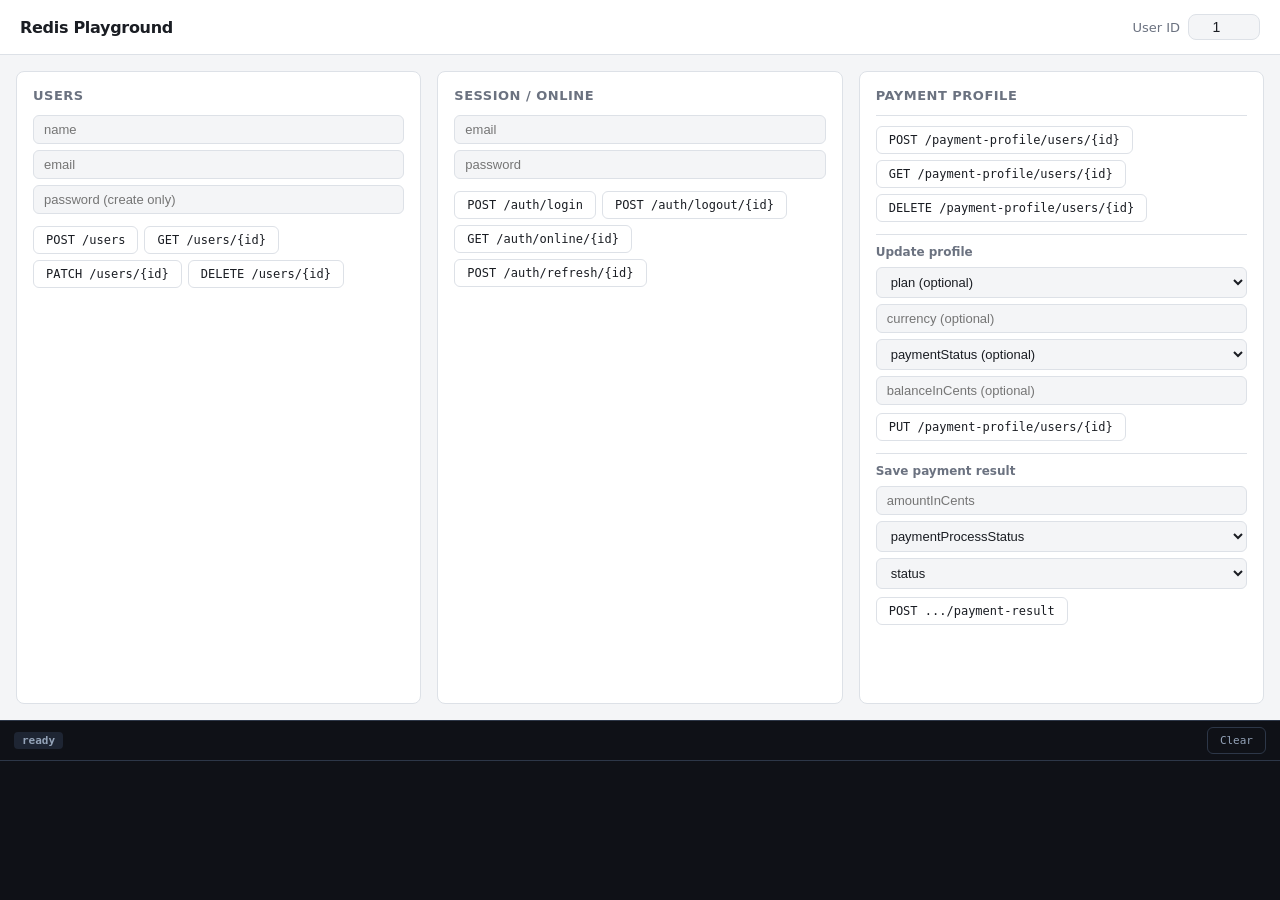
==== src/main/resources/static/index.html @ 14cda78f "Add static playground UI and CLAUDE.md" ====
<!DOCTYPE html>
<html lang="en">
<head>
  <meta charset="UTF-8">
  <title>Redis Playground</title>
  <link rel="stylesheet" href="style.css">
</head>
<body>

<header>
  <h1>Redis Playground</h1>
  <label class="global-id">User ID <input id="userId" type="number" value="1" min="1"></label>
</header>

<main>

  <!-- Users -->
  <section class="card">
    <h2>Users</h2>
    <div class="fields">
      <input id="user-name"     placeholder="name">
      <input id="user-email"    placeholder="email">
      <input id="user-password" placeholder="password (create only)" type="password">
    </div>
    <div class="actions">
      <button onclick="createUser()">POST /users</button>
      <button onclick="getUser()">GET /users/{id}</button>
      <button onclick="updateUser()">PATCH /users/{id}</button>
      <button onclick="deleteUser()">DELETE /users/{id}</button>
    </div>
  </section>

  <!-- Session -->
  <section class="card">
    <h2>Session / Online</h2>
    <div class="fields">
      <input id="login-email"    placeholder="email">
      <input id="login-password" placeholder="password" type="password">
    </div>
    <div class="actions">
      <button onclick="login()">POST /auth/login</button>
      <button onclick="logout()">POST /auth/logout/{id}</button>
      <button onclick="checkOnline()">GET /auth/online/{id}</button>
      <button onclick="refreshSession()">POST /auth/refresh/{id}</button>
    </div>
  </section>

  <!-- Payment Profile -->
  <section class="card">
    <h2>Payment Profile</h2>

    <div class="subsection">
      <div class="actions">
        <button onclick="createProfile()">POST /payment-profile/users/{id}</button>
        <button onclick="getProfile()">GET /payment-profile/users/{id}</button>
        <button onclick="deleteProfile()">DELETE /payment-profile/users/{id}</button>
      </div>
    </div>

    <div class="subsection">
      <h3>Update profile</h3>
      <div class="fields">
        <select id="profile-plan">
          <option value="">plan (optional)</option>
          <option>BASIC</option>
          <option>PRO</option>
          <option>PREMIUM</option>
        </select>
        <input id="profile-currency" placeholder="currency (optional)">
        <select id="profile-status">
          <option value="">paymentStatus (optional)</option>
          <option>ACTIVE</option>
          <option>CANCELLED</option>
        </select>
        <input id="profile-balance" type="number" placeholder="balanceInCents (optional)">
      </div>
      <div class="actions">
        <button onclick="updateProfile()">PUT /payment-profile/users/{id}</button>
      </div>
    </div>

    <div class="subsection">
      <h3>Save payment result</h3>
      <div class="fields">
        <input id="payment-amount" type="number" placeholder="amountInCents">
        <select id="payment-process-status">
          <option value="">paymentProcessStatus</option>
          <option>SUCCESS</option>
          <option>FAILED</option>
        </select>
        <select id="payment-status">
          <option value="">status</option>
          <option>ACTIVE</option>
          <option>CANCELLED</option>
        </select>
      </div>
      <div class="actions">
        <button onclick="savePaymentResult()">POST .../payment-result</button>
      </div>
    </div>
  </section>

</main>

<div id="output-panel">
  <div id="output-bar">
    <span id="output-tag">ready</span>
    <button onclick="clearOutput()">Clear</button>
  </div>
  <pre id="output"></pre>
</div>

<script src="app.js"></script>
</body>
</html>
---- src/main/resources/static/style.css ----
*, *::before, *::after { box-sizing: border-box; margin: 0; padding: 0; }

:root {
  --bg:       #f4f5f7;
  --surface:  #ffffff;
  --border:   #dde1e7;
  --text:     #1a1d23;
  --muted:    #6b7280;
  --accent:   #2563eb;
  --ok:       #16a34a;
  --err:      #dc2626;
  --pending:  #d97706;
  --radius:   8px;
  --font:     'Menlo', 'Consolas', monospace;
}

body {
  font-family: system-ui, sans-serif;
  font-size: 14px;
  background: var(--bg);
  color: var(--text);
  display: flex;
  flex-direction: column;
  min-height: 100vh;
}

/* ── Header ── */
header {
  display: flex;
  align-items: center;
  gap: 24px;
  padding: 14px 20px;
  background: var(--surface);
  border-bottom: 1px solid var(--border);
  position: sticky;
  top: 0;
  z-index: 10;
}

header h1 { font-size: 16px; font-weight: 700; letter-spacing: -.3px; }

.global-id {
  display: flex;
  align-items: center;
  gap: 8px;
  font-size: 13px;
  color: var(--muted);
  margin-left: auto;
}

.global-id input {
  width: 72px;
  padding: 4px 8px;
  border: 1px solid var(--border);
  border-radius: var(--radius);
  font-size: 14px;
  text-align: center;
}

/* ── Main grid ── */
main {
  display: grid;
  grid-template-columns: repeat(auto-fill, minmax(320px, 1fr));
  gap: 16px;
  padding: 16px;
  flex: 1;
}

/* ── Card ── */
.card {
  background: var(--surface);
  border: 1px solid var(--border);
  border-radius: var(--radius);
  padding: 16px;
  display: flex;
  flex-direction: column;
  gap: 12px;
}

.card h2 {
  font-size: 13px;
  font-weight: 700;
  text-transform: uppercase;
  letter-spacing: .5px;
  color: var(--muted);
}

.subsection {
  display: flex;
  flex-direction: column;
  gap: 8px;
  padding-top: 10px;
  border-top: 1px solid var(--border);
}

.subsection:first-child { border-top: none; padding-top: 0; }

.subsection h3 {
  font-size: 12px;
  font-weight: 600;
  color: var(--muted);
}

/* ── Fields ── */
.fields {
  display: flex;
  flex-direction: column;
  gap: 6px;
}

input, select {
  width: 100%;
  padding: 6px 10px;
  border: 1px solid var(--border);
  border-radius: 6px;
  font-size: 13px;
  background: var(--bg);
  color: var(--text);
  outline: none;
}

input:focus, select:focus { border-color: var(--accent); background: #fff; }

/* ── Buttons ── */
.actions {
  display: flex;
  flex-wrap: wrap;
  gap: 6px;
}

button {
  padding: 6px 12px;
  border: 1px solid var(--border);
  border-radius: 6px;
  background: var(--surface);
  color: var(--text);
  font-size: 12px;
  font-family: var(--font);
  cursor: pointer;
  white-space: nowrap;
  transition: background .1s, border-color .1s;
}

button:hover   { background: var(--bg); border-color: var(--accent); color: var(--accent); }
button:active  { background: #e0e7ff; }

/* ── Output panel ── */
#output-panel {
  background: #0f1117;
  color: #e2e8f0;
  border-top: 1px solid #2d3748;
  min-height: 180px;
  max-height: 40vh;
  display: flex;
  flex-direction: column;
}

#output-bar {
  display: flex;
  align-items: center;
  gap: 10px;
  padding: 6px 14px;
  border-bottom: 1px solid #2d3748;
  font-size: 12px;
}

#output-tag {
  font-family: var(--font);
  font-size: 11px;
  font-weight: 700;
  padding: 2px 8px;
  border-radius: 4px;
  background: #1e2533;
  color: #94a3b8;
}

#output-tag.ok      { background: #14532d; color: #86efac; }
#output-tag.err     { background: #450a0a; color: #fca5a5; }
#output-tag.pending { background: #451a03; color: #fcd34d; }

#output-bar button {
  margin-left: auto;
  background: transparent;
  border-color: #2d3748;
  color: #94a3b8;
  font-family: var(--font);
  font-size: 11px;
}

#output-bar button:hover { border-color: #94a3b8; color: #e2e8f0; background: transparent; }

#output {
  font-family: var(--font);
  font-size: 13px;
  line-height: 1.6;
  padding: 12px 16px;
  overflow: auto;
  flex: 1;
  white-space: pre-wrap;
  word-break: break-all;
}

#output.ok  { color: #86efac; }
#output.err { color: #fca5a5; }
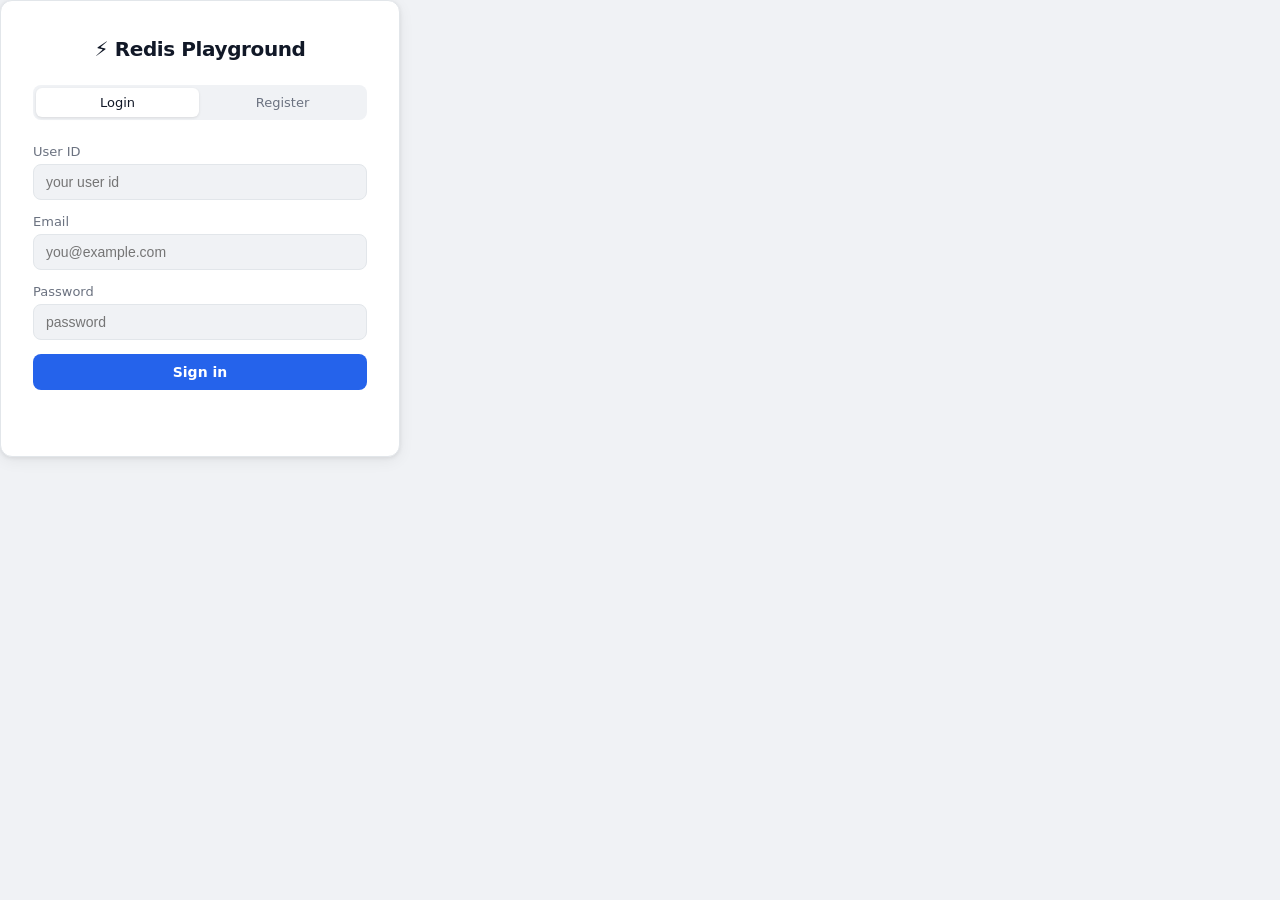
==== commit d9117c28: "Redesign UI: split into login and profile pages" ====
--- a/src/main/resources/static/index.html
+++ b/src/main/resources/static/index.html
@@ -2,112 +2,46 @@
 <html lang="en">
 <head>
   <meta charset="UTF-8">
-  <title>Redis Playground</title>
+  <title>Redis Playground — Sign in</title>
   <link rel="stylesheet" href="style.css">
 </head>
-<body>
+<body class="auth-page">
 
-<header>
-  <h1>Redis Playground</h1>
-  <label class="global-id">User ID <input id="userId" type="number" value="1" min="1"></label>
-</header>
+<div class="auth-card">
+  <div class="auth-logo">⚡ Redis Playground</div>
 
-<main>
+  <div class="tabs">
+    <button class="tab active" onclick="switchTab('login')">Login</button>
+    <button class="tab"        onclick="switchTab('register')">Register</button>
+  </div>
 
-  <!-- Users -->
-  <section class="card">
-    <h2>Users</h2>
-    <div class="fields">
-      <input id="user-name"     placeholder="name">
-      <input id="user-email"    placeholder="email">
-      <input id="user-password" placeholder="password (create only)" type="password">
-    </div>
-    <div class="actions">
-      <button onclick="createUser()">POST /users</button>
-      <button onclick="getUser()">GET /users/{id}</button>
-      <button onclick="updateUser()">PATCH /users/{id}</button>
-      <button onclick="deleteUser()">DELETE /users/{id}</button>
-    </div>
-  </section>
+  <form id="login-form" onsubmit="login(); return false;">
+    <label>User ID
+      <input id="login-userId" type="number" min="1" placeholder="your user id" required>
+    </label>
+    <label>Email
+      <input id="login-email" type="email" placeholder="you@example.com" required>
+    </label>
+    <label>Password
+      <input id="login-password" type="password" placeholder="password" required>
+    </label>
+    <button type="submit" class="btn-primary full">Sign in</button>
+    <p class="form-error" id="login-error"></p>
+  </form>
 
-  <!-- Session -->
-  <section class="card">
-    <h2>Session / Online</h2>
-    <div class="fields">
-      <input id="login-email"    placeholder="email">
-      <input id="login-password" placeholder="password" type="password">
-    </div>
-    <div class="actions">
-      <button onclick="login()">POST /auth/login</button>
-      <button onclick="logout()">POST /auth/logout/{id}</button>
-      <button onclick="checkOnline()">GET /auth/online/{id}</button>
-      <button onclick="refreshSession()">POST /auth/refresh/{id}</button>
-    </div>
-  </section>
-
-  <!-- Payment Profile -->
-  <section class="card">
-    <h2>Payment Profile</h2>
-
-    <div class="subsection">
-      <div class="actions">
-        <button onclick="createProfile()">POST /payment-profile/users/{id}</button>
-        <button onclick="getProfile()">GET /payment-profile/users/{id}</button>
-        <button onclick="deleteProfile()">DELETE /payment-profile/users/{id}</button>
-      </div>
-    </div>
-
-    <div class="subsection">
-      <h3>Update profile</h3>
-      <div class="fields">
-        <select id="profile-plan">
-          <option value="">plan (optional)</option>
-          <option>BASIC</option>
-          <option>PRO</option>
-          <option>PREMIUM</option>
-        </select>
-        <input id="profile-currency" placeholder="currency (optional)">
-        <select id="profile-status">
-          <option value="">paymentStatus (optional)</option>
-          <option>ACTIVE</option>
-          <option>CANCELLED</option>
-        </select>
-        <input id="profile-balance" type="number" placeholder="balanceInCents (optional)">
-      </div>
-      <div class="actions">
-        <button onclick="updateProfile()">PUT /payment-profile/users/{id}</button>
-      </div>
-    </div>
-
-    <div class="subsection">
-      <h3>Save payment result</h3>
-      <div class="fields">
-        <input id="payment-amount" type="number" placeholder="amountInCents">
-        <select id="payment-process-status">
-          <option value="">paymentProcessStatus</option>
-          <option>SUCCESS</option>
-          <option>FAILED</option>
-        </select>
-        <select id="payment-status">
-          <option value="">status</option>
-          <option>ACTIVE</option>
-          <option>CANCELLED</option>
-        </select>
-      </div>
-      <div class="actions">
-        <button onclick="savePaymentResult()">POST .../payment-result</button>
-      </div>
-    </div>
-  </section>
-
-</main>
-
-<div id="output-panel">
-  <div id="output-bar">
-    <span id="output-tag">ready</span>
-    <button onclick="clearOutput()">Clear</button>
-  </div>
-  <pre id="output"></pre>
+  <form id="register-form" class="hidden" onsubmit="register(); return false;">
+    <label>Name
+      <input id="reg-name" placeholder="Alice" required>
+    </label>
+    <label>Email
+      <input id="reg-email" type="email" placeholder="you@example.com" required>
+    </label>
+    <label>Password
+      <input id="reg-password" type="password" placeholder="password" required>
+    </label>
+    <button type="submit" class="btn-primary full">Create account</button>
+    <p class="form-error" id="reg-error"></p>
+  </form>
 </div>
 
 <script src="app.js"></script>
--- a/src/main/resources/static/style.css
+++ b/src/main/resources/static/style.css
@@ -1,69 +1,284 @@
 *, *::before, *::after { box-sizing: border-box; margin: 0; padding: 0; }
 
 :root {
-  --bg:       #f4f5f7;
-  --surface:  #ffffff;
-  --border:   #dde1e7;
-  --text:     #1a1d23;
-  --muted:    #6b7280;
-  --accent:   #2563eb;
-  --ok:       #16a34a;
-  --err:      #dc2626;
-  --pending:  #d97706;
-  --radius:   8px;
-  --font:     'Menlo', 'Consolas', monospace;
+  --bg:        #f0f2f5;
+  --surface:   #ffffff;
+  --border:    #e2e6ea;
+  --text:      #111827;
+  --muted:     #6b7280;
+  --accent:    #2563eb;
+  --accent-h:  #1d4ed8;
+  --green:     #16a34a;
+  --red:       #dc2626;
+  --radius:    12px;
+  --shadow:    0 1px 4px rgba(0,0,0,.08), 0 4px 16px rgba(0,0,0,.06);
 }
 
 body {
-  font-family: system-ui, sans-serif;
+  font-family: system-ui, -apple-system, sans-serif;
   font-size: 14px;
   background: var(--bg);
   color: var(--text);
-  display: flex;
-  flex-direction: column;
   min-height: 100vh;
+}
+
+.hidden { display: none !important; }
+
+/* ── Views ── */
+.view { min-height: 100vh; }
+
+/* ── Auth ── */
+#auth-view {
+  display: flex;
+  align-items: center;
+  justify-content: center;
+  padding: 24px;
+}
+
+.auth-card {
+  background: var(--surface);
+  border: 1px solid var(--border);
+  border-radius: var(--radius);
+  box-shadow: var(--shadow);
+  padding: 36px 32px;
+  width: 100%;
+  max-width: 400px;
+  display: flex;
+  flex-direction: column;
+  gap: 24px;
+}
+
+.auth-logo {
+  font-size: 20px;
+  font-weight: 700;
+  letter-spacing: -.4px;
+  text-align: center;
+}
+
+/* ── Tabs ── */
+.tabs {
+  display: flex;
+  background: var(--bg);
+  border-radius: 8px;
+  padding: 3px;
+  gap: 2px;
+}
+
+.tab {
+  flex: 1;
+  padding: 7px;
+  border: none;
+  border-radius: 6px;
+  background: transparent;
+  font-size: 13px;
+  font-weight: 500;
+  cursor: pointer;
+  color: var(--muted);
+  transition: background .15s, color .15s;
+}
+
+.tab.active {
+  background: var(--surface);
+  color: var(--text);
+  box-shadow: 0 1px 3px rgba(0,0,0,.1);
+}
+
+/* ── Forms ── */
+form {
+  display: flex;
+  flex-direction: column;
+  gap: 14px;
+}
+
+label {
+  display: flex;
+  flex-direction: column;
+  gap: 5px;
+  font-size: 13px;
+  font-weight: 500;
+  color: var(--muted);
+}
+
+input, select {
+  padding: 9px 12px;
+  border: 1px solid var(--border);
+  border-radius: 8px;
+  font-size: 14px;
+  color: var(--text);
+  background: var(--bg);
+  outline: none;
+  transition: border-color .15s, background .15s;
+  width: 100%;
+}
+
+input:focus, select:focus {
+  border-color: var(--accent);
+  background: #fff;
+}
+
+.form-grid {
+  display: grid;
+  grid-template-columns: 1fr 1fr;
+  gap: 12px;
+  margin-bottom: 16px;
+}
+
+.label-inline {
+  display: flex;
+  align-items: center;
+  gap: 12px;
+  font-size: 13px;
+  font-weight: 500;
+  color: var(--muted);
+  margin-bottom: 14px;
+  flex-direction: row;
+}
+
+.form-error {
+  font-size: 12px;
+  color: var(--red);
+  min-height: 16px;
+}
+
+/* ── Buttons ── */
+button { cursor: pointer; font-family: inherit; }
+
+.btn-primary {
+  padding: 10px 20px;
+  background: var(--accent);
+  color: #fff;
+  border: none;
+  border-radius: 8px;
+  font-size: 14px;
+  font-weight: 600;
+  transition: background .15s;
+}
+.btn-primary:hover { background: var(--accent-h); }
+.btn-primary.full  { width: 100%; }
+
+.btn-success {
+  padding: 9px 18px;
+  background: var(--green);
+  color: #fff;
+  border: none;
+  border-radius: 8px;
+  font-size: 13px;
+  font-weight: 600;
+  transition: opacity .15s;
+}
+.btn-success:hover { opacity: .85; }
+
+.btn-danger-outline {
+  padding: 9px 18px;
+  background: transparent;
+  color: var(--red);
+  border: 1.5px solid var(--red);
+  border-radius: 8px;
+  font-size: 13px;
+  font-weight: 600;
+  transition: background .15s, color .15s;
+}
+.btn-danger-outline:hover { background: var(--red); color: #fff; }
+
+.btn-danger-sm {
+  padding: 5px 12px;
+  background: transparent;
+  color: var(--red);
+  border: 1.5px solid var(--red);
+  border-radius: 6px;
+  font-size: 12px;
+  font-weight: 600;
+  transition: background .15s, color .15s;
+}
+.btn-danger-sm:hover { background: var(--red); color: #fff; }
+
+.btn-exit {
+  padding: 7px 16px;
+  background: transparent;
+  color: var(--muted);
+  border: 1px solid var(--border);
+  border-radius: 8px;
+  font-size: 13px;
+  font-weight: 500;
+  transition: border-color .15s, color .15s;
+}
+.btn-exit:hover { border-color: var(--red); color: var(--red); }
+
+.btn-row {
+  display: flex;
+  gap: 10px;
+  flex-wrap: wrap;
 }
 
 /* ── Header ── */
 header {
   display: flex;
   align-items: center;
-  gap: 24px;
-  padding: 14px 20px;
+  justify-content: space-between;
+  padding: 14px 24px;
   background: var(--surface);
   border-bottom: 1px solid var(--border);
   position: sticky;
   top: 0;
-  z-index: 10;
-}
-
-header h1 { font-size: 16px; font-weight: 700; letter-spacing: -.3px; }
-
-.global-id {
-  display: flex;
-  align-items: center;
-  gap: 8px;
-  font-size: 13px;
-  color: var(--muted);
-  margin-left: auto;
-}
-
-.global-id input {
-  width: 72px;
-  padding: 4px 8px;
-  border: 1px solid var(--border);
-  border-radius: var(--radius);
-  font-size: 14px;
-  text-align: center;
-}
-
-/* ── Main grid ── */
+  z-index: 20;
+}
+
+.header-title {
+  font-size: 16px;
+  font-weight: 700;
+  letter-spacing: -.3px;
+}
+
+.header-right {
+  display: flex;
+  align-items: center;
+  gap: 14px;
+}
+
+.session-indicator {
+  display: flex;
+  align-items: center;
+  gap: 6px;
+  font-size: 12px;
+  color: var(--muted);
+}
+
+.session-dot {
+  width: 8px;
+  height: 8px;
+  border-radius: 50%;
+  background: var(--green);
+  transition: transform .2s;
+}
+
+.session-dot.pulse {
+  animation: ping .6s ease-out;
+}
+
+@keyframes ping {
+  0%   { transform: scale(1);   opacity: 1; }
+  60%  { transform: scale(1.8); opacity: .5; }
+  100% { transform: scale(1);   opacity: 1; }
+}
+
+.user-chip {
+  background: var(--bg);
+  border: 1px solid var(--border);
+  border-radius: 20px;
+  padding: 4px 12px;
+  font-size: 12px;
+  font-weight: 600;
+  color: var(--muted);
+}
+
+/* ── Main ── */
 main {
-  display: grid;
-  grid-template-columns: repeat(auto-fill, minmax(320px, 1fr));
+  max-width: 760px;
+  margin: 0 auto;
+  padding: 24px 16px;
+  display: flex;
+  flex-direction: column;
   gap: 16px;
-  padding: 16px;
-  flex: 1;
 }
 
 /* ── Card ── */
@@ -71,10 +286,8 @@
   background: var(--surface);
   border: 1px solid var(--border);
   border-radius: var(--radius);
-  padding: 16px;
-  display: flex;
-  flex-direction: column;
-  gap: 12px;
+  box-shadow: var(--shadow);
+  padding: 24px;
 }
 
 .card h2 {
@@ -83,122 +296,92 @@
   text-transform: uppercase;
   letter-spacing: .5px;
   color: var(--muted);
-}
-
-.subsection {
-  display: flex;
-  flex-direction: column;
-  gap: 8px;
-  padding-top: 10px;
-  border-top: 1px solid var(--border);
-}
-
-.subsection:first-child { border-top: none; padding-top: 0; }
-
-.subsection h3 {
-  font-size: 12px;
-  font-weight: 600;
-  color: var(--muted);
-}
-
-/* ── Fields ── */
-.fields {
-  display: flex;
-  flex-direction: column;
-  gap: 6px;
-}
-
-input, select {
-  width: 100%;
-  padding: 6px 10px;
-  border: 1px solid var(--border);
-  border-radius: 6px;
-  font-size: 13px;
-  background: var(--bg);
-  color: var(--text);
-  outline: none;
-}
-
-input:focus, select:focus { border-color: var(--accent); background: #fff; }
-
-/* ── Buttons ── */
-.actions {
-  display: flex;
-  flex-wrap: wrap;
-  gap: 6px;
-}
-
-button {
-  padding: 6px 12px;
-  border: 1px solid var(--border);
-  border-radius: 6px;
-  background: var(--surface);
-  color: var(--text);
-  font-size: 12px;
-  font-family: var(--font);
-  cursor: pointer;
+  margin-bottom: 16px;
+}
+
+.card-header {
+  display: flex;
+  align-items: center;
+  justify-content: space-between;
+  margin-bottom: 20px;
+}
+
+.card-header h2 { margin-bottom: 0; }
+
+.center-card {
+  text-align: center;
+  padding: 48px 24px;
+  display: flex;
+  flex-direction: column;
+  align-items: center;
+  gap: 16px;
+}
+
+.empty-msg {
+  color: var(--muted);
+  font-size: 15px;
+}
+
+/* ── Stats ── */
+.stats-grid {
+  display: grid;
+  grid-template-columns: repeat(auto-fill, minmax(140px, 1fr));
+  gap: 16px;
+}
+
+.stat {
+  display: flex;
+  flex-direction: column;
+  gap: 4px;
+}
+
+.stat-label {
+  font-size: 11px;
+  font-weight: 600;
+  text-transform: uppercase;
+  letter-spacing: .5px;
+  color: var(--muted);
+}
+
+.stat-value {
+  font-size: 18px;
+  font-weight: 700;
+}
+
+.stat-value--sm {
+  font-size: 14px;
+  font-weight: 500;
+}
+
+/* ── Badge ── */
+.badge {
+  display: inline-block;
+  padding: 3px 10px;
+  border-radius: 20px;
+  font-size: 12px;
+  font-weight: 700;
+  letter-spacing: .3px;
+  width: fit-content;
+}
+
+.badge--green { background: #dcfce7; color: #15803d; }
+.badge--red   { background: #fee2e2; color: #b91c1c; }
+
+/* ── Toast ── */
+.toast {
+  position: fixed;
+  bottom: 24px;
+  left: 50%;
+  transform: translateX(-50%);
+  padding: 10px 20px;
+  border-radius: 8px;
+  font-size: 13px;
+  font-weight: 600;
+  z-index: 100;
+  pointer-events: none;
   white-space: nowrap;
-  transition: background .1s, border-color .1s;
-}
-
-button:hover   { background: var(--bg); border-color: var(--accent); color: var(--accent); }
-button:active  { background: #e0e7ff; }
-
-/* ── Output panel ── */
-#output-panel {
-  background: #0f1117;
-  color: #e2e8f0;
-  border-top: 1px solid #2d3748;
-  min-height: 180px;
-  max-height: 40vh;
-  display: flex;
-  flex-direction: column;
-}
-
-#output-bar {
-  display: flex;
-  align-items: center;
-  gap: 10px;
-  padding: 6px 14px;
-  border-bottom: 1px solid #2d3748;
-  font-size: 12px;
-}
-
-#output-tag {
-  font-family: var(--font);
-  font-size: 11px;
-  font-weight: 700;
-  padding: 2px 8px;
-  border-radius: 4px;
-  background: #1e2533;
-  color: #94a3b8;
-}
-
-#output-tag.ok      { background: #14532d; color: #86efac; }
-#output-tag.err     { background: #450a0a; color: #fca5a5; }
-#output-tag.pending { background: #451a03; color: #fcd34d; }
-
-#output-bar button {
-  margin-left: auto;
-  background: transparent;
-  border-color: #2d3748;
-  color: #94a3b8;
-  font-family: var(--font);
-  font-size: 11px;
-}
-
-#output-bar button:hover { border-color: #94a3b8; color: #e2e8f0; background: transparent; }
-
-#output {
-  font-family: var(--font);
-  font-size: 13px;
-  line-height: 1.6;
-  padding: 12px 16px;
-  overflow: auto;
-  flex: 1;
-  white-space: pre-wrap;
-  word-break: break-all;
-}
-
-#output.ok  { color: #86efac; }
-#output.err { color: #fca5a5; }
+}
+
+.toast--ok   { background: #166534; color: #dcfce7; }
+.toast--warn { background: #92400e; color: #fef3c7; }
+.toast--err  { background: #991b1b; color: #fee2e2; }
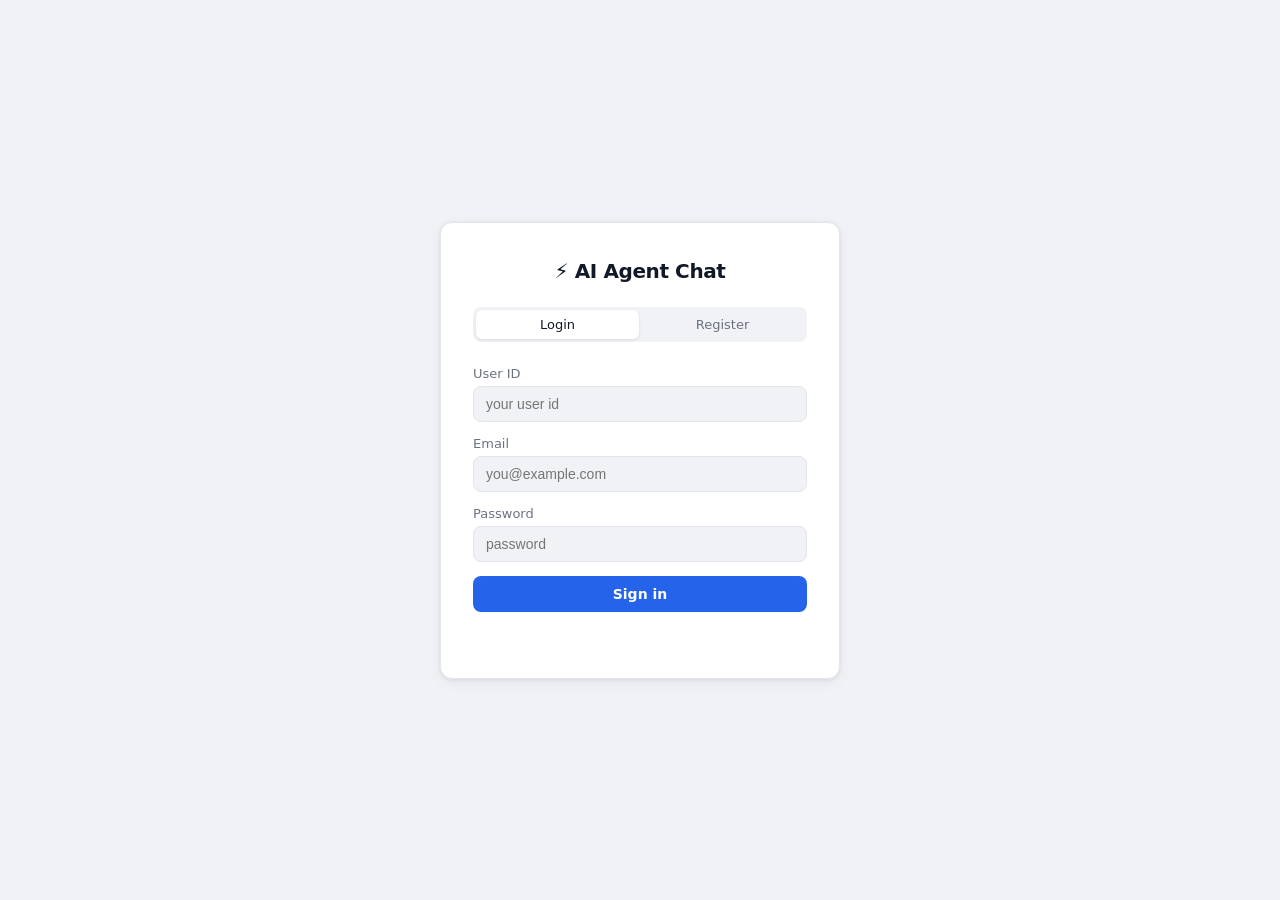
==== commit 2f16dfbb: "Rename project to AI Agent Chat, add Chat nav item to sidebar" ====
--- a/src/main/resources/static/index.html
+++ b/src/main/resources/static/index.html
@@ -2,13 +2,13 @@
 <html lang="en">
 <head>
   <meta charset="UTF-8">
-  <title>Redis Playground — Sign in</title>
+  <title>AI Agent Chat — Sign in</title>
   <link rel="stylesheet" href="style.css">
 </head>
 <body class="auth-page">
 
 <div class="auth-card">
-  <div class="auth-logo">⚡ Redis Playground</div>
+  <div class="auth-logo">⚡ AI Agent Chat</div>
 
   <div class="tabs">
     <button class="tab active" onclick="switchTab('login')">Login</button>
--- a/src/main/resources/static/style.css
+++ b/src/main/resources/static/style.css
@@ -1,34 +1,27 @@
 *, *::before, *::after { box-sizing: border-box; margin: 0; padding: 0; }
 
 :root {
-  --bg:        #f0f2f5;
-  --surface:   #ffffff;
-  --border:    #e2e6ea;
-  --text:      #111827;
-  --muted:     #6b7280;
-  --accent:    #2563eb;
-  --accent-h:  #1d4ed8;
-  --green:     #16a34a;
-  --red:       #dc2626;
-  --radius:    12px;
-  --shadow:    0 1px 4px rgba(0,0,0,.08), 0 4px 16px rgba(0,0,0,.06);
-}
-
-body {
-  font-family: system-ui, -apple-system, sans-serif;
-  font-size: 14px;
+  --bg:       #f0f2f5;
+  --surface:  #ffffff;
+  --border:   #e2e6ea;
+  --text:     #111827;
+  --muted:    #6b7280;
+  --accent:   #2563eb;
+  --accent-h: #1d4ed8;
+  --green:    #16a34a;
+  --red:      #dc2626;
+  --sidebar-w: 220px;
+  --radius:   12px;
+  --shadow:   0 1px 4px rgba(0,0,0,.07), 0 4px 16px rgba(0,0,0,.05);
+}
+
+body { font-family: system-ui, -apple-system, sans-serif; font-size: 14px; color: var(--text); }
+.hidden { display: none !important; }
+
+/* ── Auth page ── */
+.auth-page {
+  min-height: 100vh;
   background: var(--bg);
-  color: var(--text);
-  min-height: 100vh;
-}
-
-.hidden { display: none !important; }
-
-/* ── Views ── */
-.view { min-height: 100vh; }
-
-/* ── Auth ── */
-#auth-view {
   display: flex;
   align-items: center;
   justify-content: center;
@@ -84,11 +77,7 @@
 }
 
 /* ── Forms ── */
-form {
-  display: flex;
-  flex-direction: column;
-  gap: 14px;
-}
+form { display: flex; flex-direction: column; gap: 14px; }
 
 label {
   display: flex;
@@ -107,14 +96,11 @@
   color: var(--text);
   background: var(--bg);
   outline: none;
+  width: 100%;
   transition: border-color .15s, background .15s;
-  width: 100%;
-}
-
-input:focus, select:focus {
-  border-color: var(--accent);
-  background: #fff;
-}
+}
+
+input:focus, select:focus { border-color: var(--accent); background: #fff; }
 
 .form-grid {
   display: grid;
@@ -130,15 +116,11 @@
   font-size: 13px;
   font-weight: 500;
   color: var(--muted);
+  flex-direction: row;
   margin-bottom: 14px;
-  flex-direction: row;
-}
-
-.form-error {
-  font-size: 12px;
-  color: var(--red);
-  min-height: 16px;
-}
+}
+
+.form-error { font-size: 12px; color: var(--red); min-height: 16px; }
 
 /* ── Buttons ── */
 button { cursor: pointer; font-family: inherit; }
@@ -164,7 +146,6 @@
   border-radius: 8px;
   font-size: 13px;
   font-weight: 600;
-  transition: opacity .15s;
 }
 .btn-success:hover { opacity: .85; }
 
@@ -180,20 +161,9 @@
 }
 .btn-danger-outline:hover { background: var(--red); color: #fff; }
 
-.btn-danger-sm {
-  padding: 5px 12px;
-  background: transparent;
-  color: var(--red);
-  border: 1.5px solid var(--red);
-  border-radius: 6px;
-  font-size: 12px;
-  font-weight: 600;
-  transition: background .15s, color .15s;
-}
-.btn-danger-sm:hover { background: var(--red); color: #fff; }
-
 .btn-exit {
-  padding: 7px 16px;
+  width: 100%;
+  padding: 9px;
   background: transparent;
   color: var(--muted);
   border: 1px solid var(--border);
@@ -204,81 +174,198 @@
 }
 .btn-exit:hover { border-color: var(--red); color: var(--red); }
 
-.btn-row {
-  display: flex;
-  gap: 10px;
-  flex-wrap: wrap;
-}
-
-/* ── Header ── */
-header {
+.btn-row { display: flex; gap: 10px; flex-wrap: wrap; }
+
+.btn-send {
+  padding: 10px 20px;
+  background: var(--accent);
+  color: #fff;
+  border: none;
+  border-radius: 8px;
+  font-size: 14px;
+  font-weight: 600;
+  white-space: nowrap;
+  transition: background .15s;
+}
+.btn-send:hover { background: var(--accent-h); }
+
+/* ── App layout ── */
+.app-page { height: 100vh; background: var(--bg); overflow: hidden; }
+
+.layout {
+  display: flex;
+  height: 100vh;
+}
+
+/* ── Sidebar ── */
+.sidebar {
+  width: var(--sidebar-w);
+  flex-shrink: 0;
+  background: #1a1d27;
+  color: #e2e8f0;
+  display: flex;
+  flex-direction: column;
+  padding: 20px 14px;
+  gap: 8px;
+}
+
+.sidebar-header {
   display: flex;
   align-items: center;
   justify-content: space-between;
-  padding: 14px 24px;
-  background: var(--surface);
-  border-bottom: 1px solid var(--border);
-  position: sticky;
-  top: 0;
-  z-index: 20;
-}
-
-.header-title {
-  font-size: 16px;
+  margin-bottom: 8px;
+}
+
+.sidebar-logo {
+  font-size: 15px;
   font-weight: 700;
   letter-spacing: -.3px;
 }
 
-.header-right {
-  display: flex;
-  align-items: center;
-  gap: 14px;
-}
-
-.session-indicator {
-  display: flex;
-  align-items: center;
-  gap: 6px;
+.sidebar-user {
   font-size: 12px;
-  color: var(--muted);
-}
-
+  color: #94a3b8;
+  padding: 4px 8px;
+  background: rgba(255,255,255,.05);
+  border-radius: 6px;
+  margin-bottom: 8px;
+}
+
+.sidebar-nav { display: flex; flex-direction: column; gap: 4px; flex: 1; }
+
+.nav-item {
+  display: flex;
+  align-items: center;
+  gap: 10px;
+  padding: 9px 10px;
+  border-radius: 8px;
+  color: #94a3b8;
+  font-size: 13px;
+  font-weight: 500;
+  text-decoration: none;
+  transition: background .15s, color .15s;
+}
+.nav-item:hover       { background: rgba(255,255,255,.07); color: #e2e8f0; }
+.nav-item--active     { background: rgba(37,99,235,.25);   color: #93c5fd; }
+
+.nav-icon { font-size: 15px; }
+
+.sidebar-footer { margin-top: auto; }
+
+/* ── Session dot ── */
 .session-dot {
   width: 8px;
   height: 8px;
   border-radius: 50%;
   background: var(--green);
-  transition: transform .2s;
-}
-
-.session-dot.pulse {
-  animation: ping .6s ease-out;
-}
+  flex-shrink: 0;
+}
+
+.session-dot.pulse { animation: ping .6s ease-out; }
 
 @keyframes ping {
   0%   { transform: scale(1);   opacity: 1; }
-  60%  { transform: scale(1.8); opacity: .5; }
+  60%  { transform: scale(1.9); opacity: .5; }
   100% { transform: scale(1);   opacity: 1; }
 }
 
-.user-chip {
-  background: var(--bg);
-  border: 1px solid var(--border);
-  border-radius: 20px;
-  padding: 4px 12px;
-  font-size: 12px;
-  font-weight: 600;
-  color: var(--muted);
-}
-
-/* ── Main ── */
-main {
-  max-width: 760px;
-  margin: 0 auto;
-  padding: 24px 16px;
-  display: flex;
-  flex-direction: column;
+/* ── Chat ── */
+.chat-layout {
+  flex: 1;
+  display: flex;
+  flex-direction: column;
+  overflow: hidden;
+}
+
+.chat-header {
+  padding: 14px 20px;
+  background: var(--surface);
+  border-bottom: 1px solid var(--border);
+  display: flex;
+  align-items: center;
+  justify-content: space-between;
+  font-weight: 600;
+  font-size: 15px;
+  flex-shrink: 0;
+}
+
+.session-label { font-size: 12px; color: var(--muted); font-weight: 400; }
+
+.messages {
+  flex: 1;
+  overflow-y: auto;
+  padding: 20px;
+  display: flex;
+  flex-direction: column;
+  gap: 12px;
+}
+
+.message { display: flex; }
+.message--user  { justify-content: flex-end; }
+.message--agent { justify-content: flex-start; }
+
+.bubble {
+  max-width: 65%;
+  padding: 10px 14px;
+  border-radius: 16px;
+  font-size: 14px;
+  line-height: 1.5;
+  white-space: pre-wrap;
+  word-break: break-word;
+}
+
+.message--user  .bubble { background: var(--accent); color: #fff; border-bottom-right-radius: 4px; }
+.message--agent .bubble { background: var(--surface); border: 1px solid var(--border); border-bottom-left-radius: 4px; }
+.bubble--error           { background: #fee2e2 !important; color: var(--red) !important; border-color: #fca5a5 !important; }
+
+.chat-input-row {
+  display: flex;
+  gap: 10px;
+  padding: 14px 20px;
+  background: var(--surface);
+  border-top: 1px solid var(--border);
+  flex-shrink: 0;
+}
+
+.chat-input-row input {
+  flex: 1;
+  border-radius: 8px;
+}
+
+/* ── Page content (billing) ── */
+.page-content {
+  flex: 1;
+  overflow-y: auto;
+  display: flex;
+  flex-direction: column;
+}
+
+.page-header {
+  padding: 16px 24px 0;
+  display: flex;
+  align-items: center;
   gap: 16px;
+}
+
+.back-link {
+  font-size: 13px;
+  color: var(--muted);
+  text-decoration: none;
+  transition: color .15s;
+}
+.back-link:hover { color: var(--accent); }
+
+.page-title {
+  font-size: 18px;
+  font-weight: 700;
+}
+
+.page-content main {
+  padding: 20px 24px;
+  display: flex;
+  flex-direction: column;
+  gap: 16px;
+  max-width: 720px;
 }
 
 /* ── Card ── */
@@ -299,74 +386,6 @@
   margin-bottom: 16px;
 }
 
-.card-header {
-  display: flex;
-  align-items: center;
-  justify-content: space-between;
-  margin-bottom: 20px;
-}
-
-.card-header h2 { margin-bottom: 0; }
-
-.center-card {
-  text-align: center;
-  padding: 48px 24px;
-  display: flex;
-  flex-direction: column;
-  align-items: center;
-  gap: 16px;
-}
-
-.empty-msg {
-  color: var(--muted);
-  font-size: 15px;
-}
-
-/* ── Stats ── */
-.stats-grid {
-  display: grid;
-  grid-template-columns: repeat(auto-fill, minmax(140px, 1fr));
-  gap: 16px;
-}
-
-.stat {
-  display: flex;
-  flex-direction: column;
-  gap: 4px;
-}
-
-.stat-label {
-  font-size: 11px;
-  font-weight: 600;
-  text-transform: uppercase;
-  letter-spacing: .5px;
-  color: var(--muted);
-}
-
-.stat-value {
-  font-size: 18px;
-  font-weight: 700;
-}
-
-.stat-value--sm {
-  font-size: 14px;
-  font-weight: 500;
-}
-
-/* ── Badge ── */
-.badge {
-  display: inline-block;
-  padding: 3px 10px;
-  border-radius: 20px;
-  font-size: 12px;
-  font-weight: 700;
-  letter-spacing: .3px;
-  width: fit-content;
-}
-
-.badge--green { background: #dcfce7; color: #15803d; }
-.badge--red   { background: #fee2e2; color: #b91c1c; }
-
 /* ── Toast ── */
 .toast {
   position: fixed;
@@ -381,7 +400,6 @@
   pointer-events: none;
   white-space: nowrap;
 }
-
 .toast--ok   { background: #166534; color: #dcfce7; }
 .toast--warn { background: #92400e; color: #fef3c7; }
 .toast--err  { background: #991b1b; color: #fee2e2; }
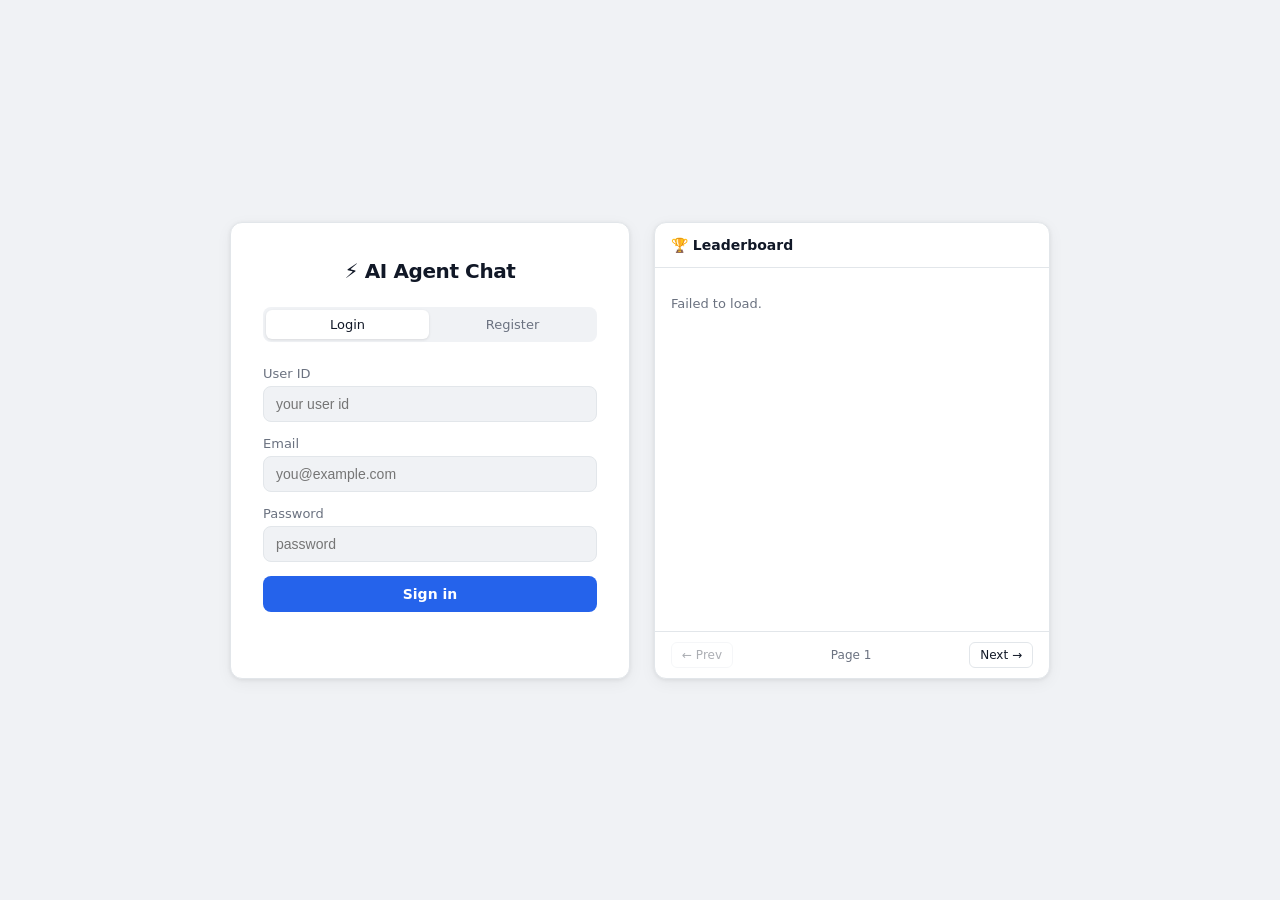
==== commit 3d3c8abc: "Move leaderboard to auth page, remove it from chat" ====
--- a/src/main/resources/static/index.html
+++ b/src/main/resources/static/index.html
@@ -7,41 +7,63 @@
 </head>
 <body class="auth-page">
 
-<div class="auth-card">
-  <div class="auth-logo">⚡ AI Agent Chat</div>
+<div class="auth-layout">
 
-  <div class="tabs">
-    <button class="tab active" onclick="switchTab('login')">Login</button>
-    <button class="tab"        onclick="switchTab('register')">Register</button>
+  <!-- Auth card -->
+  <div class="auth-card">
+    <div class="auth-logo">⚡ AI Agent Chat</div>
+
+    <div class="tabs">
+      <button class="tab active" onclick="switchTab('login')">Login</button>
+      <button class="tab"        onclick="switchTab('register')">Register</button>
+    </div>
+
+    <form id="login-form" onsubmit="login(); return false;">
+      <label>User ID
+        <input id="login-userId" type="number" min="1" placeholder="your user id" required>
+      </label>
+      <label>Email
+        <input id="login-email" type="email" placeholder="you@example.com" required>
+      </label>
+      <label>Password
+        <input id="login-password" type="password" placeholder="password" required>
+      </label>
+      <button type="submit" class="btn-primary full">Sign in</button>
+      <p class="form-error" id="login-error"></p>
+    </form>
+
+    <form id="register-form" class="hidden" onsubmit="register(); return false;">
+      <label>Name
+        <input id="reg-name" placeholder="Alice" required>
+      </label>
+      <label>Email
+        <input id="reg-email" type="email" placeholder="you@example.com" required>
+      </label>
+      <label>Password
+        <input id="reg-password" type="password" placeholder="password" required>
+      </label>
+      <button type="submit" class="btn-primary full">Create account</button>
+      <p class="form-error" id="reg-error"></p>
+    </form>
   </div>
 
-  <form id="login-form" onsubmit="login(); return false;">
-    <label>User ID
-      <input id="login-userId" type="number" min="1" placeholder="your user id" required>
-    </label>
-    <label>Email
-      <input id="login-email" type="email" placeholder="you@example.com" required>
-    </label>
-    <label>Password
-      <input id="login-password" type="password" placeholder="password" required>
-    </label>
-    <button type="submit" class="btn-primary full">Sign in</button>
-    <p class="form-error" id="login-error"></p>
-  </form>
+  <!-- Leaderboard -->
+  <div class="auth-leaderboard">
+    <div class="lb-header">
+      <span class="lb-title">🏆 Leaderboard</span>
+    </div>
 
-  <form id="register-form" class="hidden" onsubmit="register(); return false;">
-    <label>Name
-      <input id="reg-name" placeholder="Alice" required>
-    </label>
-    <label>Email
-      <input id="reg-email" type="email" placeholder="you@example.com" required>
-    </label>
-    <label>Password
-      <input id="reg-password" type="password" placeholder="password" required>
-    </label>
-    <button type="submit" class="btn-primary full">Create account</button>
-    <p class="form-error" id="reg-error"></p>
-  </form>
+    <div class="lb-list" id="lb-list">
+      <div class="lb-placeholder">Loading…</div>
+    </div>
+
+    <div class="lb-pagination">
+      <button class="lb-btn" id="lb-prev" onclick="lbPrev()" disabled>← Prev</button>
+      <span class="lb-page" id="lb-page">Page 1</span>
+      <button class="lb-btn" id="lb-next" onclick="lbNext()">Next →</button>
+    </div>
+  </div>
+
 </div>
 
 <script src="app.js"></script>
--- a/src/main/resources/static/style.css
+++ b/src/main/resources/static/style.css
@@ -28,6 +28,27 @@
   padding: 24px;
 }
 
+.auth-layout {
+  display: flex;
+  gap: 24px;
+  align-items: flex-start;
+  width: 100%;
+  max-width: 820px;
+}
+
+.auth-leaderboard {
+  flex: 1;
+  background: var(--surface);
+  border: 1px solid var(--border);
+  border-radius: var(--radius);
+  box-shadow: var(--shadow);
+  display: flex;
+  flex-direction: column;
+  overflow: hidden;
+  min-width: 0;
+  align-self: stretch;
+}
+
 .auth-card {
   background: var(--surface);
   border: 1px solid var(--border);
@@ -386,6 +407,156 @@
   margin-bottom: 16px;
 }
 
+/* ── Context Window (sidebar) ── */
+.context-window {
+  margin-top: 8px;
+  background: rgba(255,255,255,.05);
+  border: 1px solid rgba(255,255,255,.08);
+  border-radius: 10px;
+  padding: 12px 14px;
+  display: flex;
+  flex-direction: column;
+  gap: 10px;
+}
+
+.context-title {
+  font-size: 11px;
+  font-weight: 700;
+  text-transform: uppercase;
+  letter-spacing: .6px;
+  color: #64748b;
+}
+
+.context-text {
+  font-size: 12px;
+  color: #94a3b8;
+  line-height: 1.55;
+}
+
+.context-stats {
+  display: flex;
+  gap: 16px;
+}
+
+.context-stat {
+  display: flex;
+  flex-direction: column;
+  gap: 2px;
+}
+
+.context-stat-label {
+  font-size: 10px;
+  font-weight: 600;
+  text-transform: uppercase;
+  letter-spacing: .5px;
+  color: #475569;
+}
+
+.context-stat-value {
+  font-size: 18px;
+  font-weight: 700;
+  color: #e2e8f0;
+}
+
+/* ── Leaderboard ── */
+.lb-header {
+  padding: 14px 16px;
+  border-bottom: 1px solid var(--border);
+  flex-shrink: 0;
+}
+
+.lb-title {
+  font-size: 14px;
+  font-weight: 700;
+}
+
+.lb-list {
+  flex: 1;
+  overflow-y: auto;
+  padding: 8px 0;
+}
+
+.lb-placeholder {
+  padding: 20px 16px;
+  font-size: 13px;
+  color: var(--muted);
+}
+
+.lb-row {
+  display: flex;
+  align-items: center;
+  gap: 10px;
+  padding: 8px 16px;
+  font-size: 13px;
+  border-radius: 0;
+  transition: background .1s;
+}
+
+.lb-row:hover    { background: var(--bg); }
+.lb-row--me      { background: #eff6ff; font-weight: 600; }
+.lb-row--me:hover { background: #dbeafe; }
+
+.lb-rank  { width: 28px; color: var(--muted); font-size: 12px; flex-shrink: 0; }
+.lb-name  { flex: 1; overflow: hidden; text-overflow: ellipsis; white-space: nowrap; }
+.lb-score { font-weight: 700; color: var(--accent); font-size: 13px; }
+
+.lb-pagination {
+  display: flex;
+  align-items: center;
+  justify-content: space-between;
+  padding: 10px 16px;
+  border-top: 1px solid var(--border);
+  flex-shrink: 0;
+}
+
+.lb-btn {
+  padding: 5px 10px;
+  background: transparent;
+  border: 1px solid var(--border);
+  border-radius: 6px;
+  font-size: 12px;
+  color: var(--text);
+  cursor: pointer;
+  transition: background .15s, border-color .15s;
+}
+.lb-btn:hover:not(:disabled)  { border-color: var(--accent); color: var(--accent); }
+.lb-btn:disabled               { opacity: .35; cursor: default; }
+
+.lb-page { font-size: 12px; color: var(--muted); }
+
+/* ── Stats grid (billing profile info) ── */
+.stats-grid {
+  display: grid;
+  grid-template-columns: repeat(auto-fill, minmax(130px, 1fr));
+  gap: 16px;
+}
+
+.stat { display: flex; flex-direction: column; gap: 4px; }
+
+.stat-label {
+  font-size: 11px;
+  font-weight: 600;
+  text-transform: uppercase;
+  letter-spacing: .5px;
+  color: var(--muted);
+}
+
+.stat-value      { font-size: 17px; font-weight: 700; }
+.stat-value--sm  { font-size: 13px; font-weight: 500; }
+
+.badge {
+  display: inline-block;
+  padding: 3px 10px;
+  border-radius: 20px;
+  font-size: 12px;
+  font-weight: 700;
+  width: fit-content;
+}
+.badge--green { background: #dcfce7; color: #15803d; }
+.badge--red   { background: #fee2e2; color: #b91c1c; }
+
+.profile-placeholder { font-size: 13px; color: var(--muted); padding: 4px 0; }
+
 /* ── Toast ── */
 .toast {
   position: fixed;
